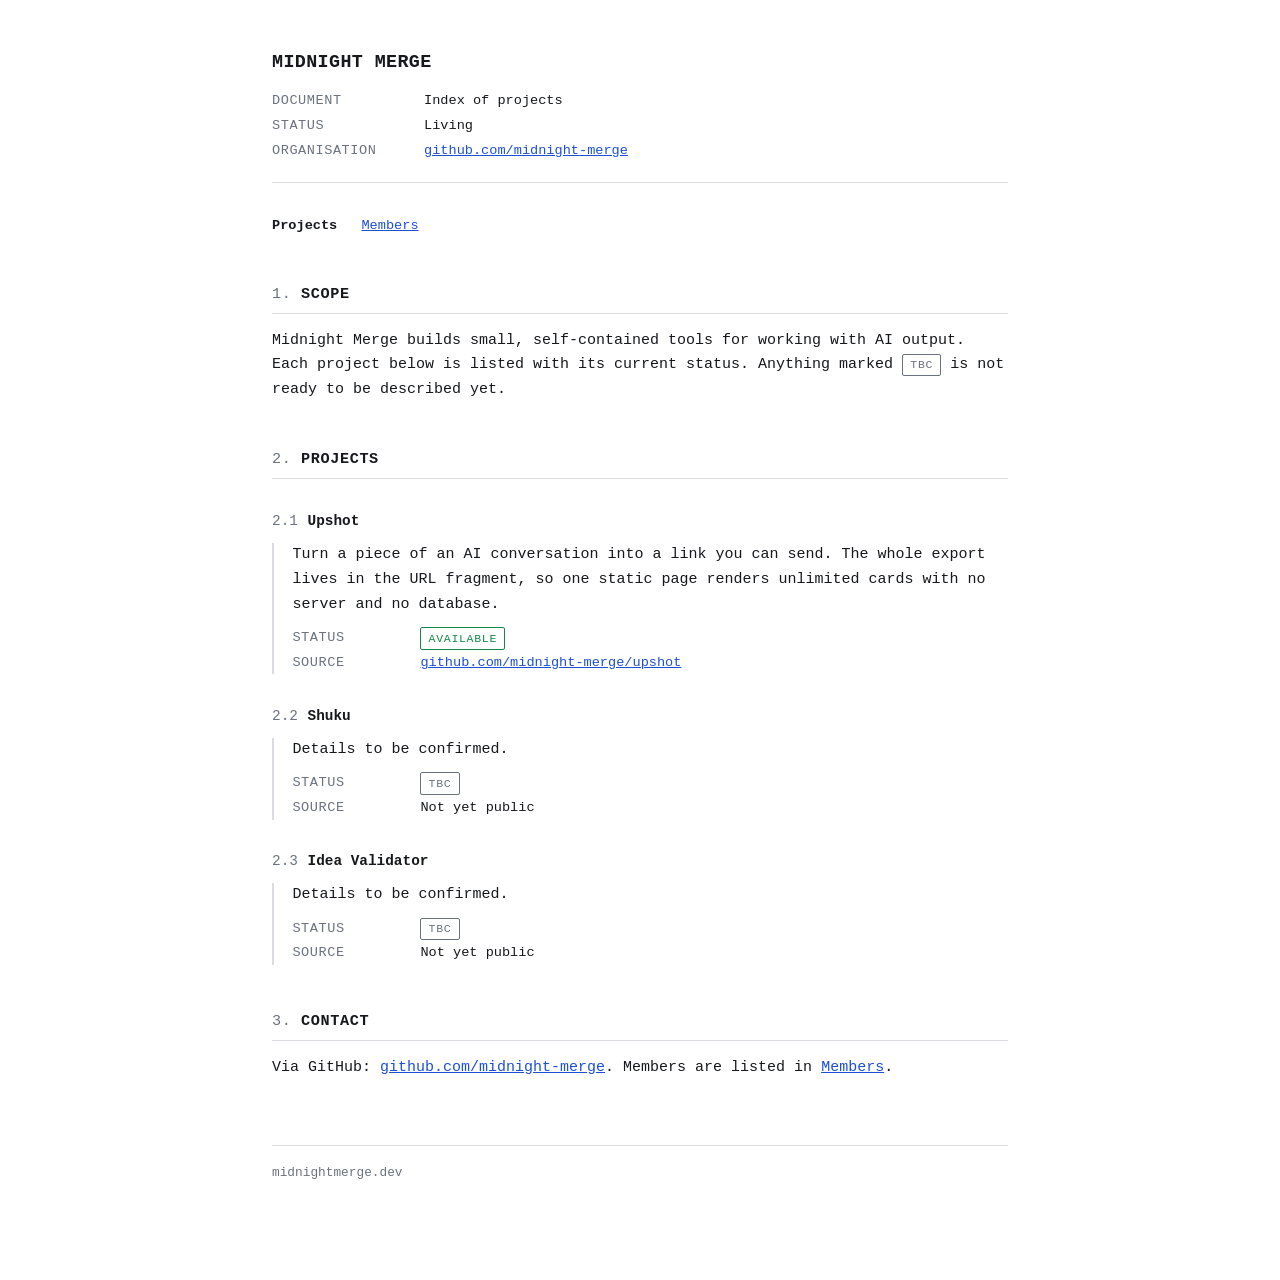
==== index.html @ 2dbbf116 "Add spec-style static site for midnightmerge.dev Project index and members roster as plain HTML/CSS," ====
<!doctype html>
<html lang="en">
<head>
<meta charset="utf-8">
<meta name="viewport" content="width=device-width, initial-scale=1">
<title>Midnight Merge</title>
<meta name="description" content="Midnight Merge — small tools for working with AI output.">
<link rel="stylesheet" href="style.css">
<link rel="icon" href="data:image/svg+xml,<svg xmlns='http://www.w3.org/2000/svg' viewBox='0 0 16 16'><text y='13' font-size='13'>🌒</text></svg>">
</head>
<body>
<main>

<header class="doc">
  <h1>Midnight Merge</h1>
  <dl class="meta">
    <dt>Document</dt><dd>Index of projects</dd>
    <dt>Status</dt><dd>Living</dd>
    <dt>Organisation</dt><dd><a href="https://github.com/midnight-merge">github.com/midnight-merge</a></dd>
  </dl>
</header>

<nav class="doc">
  <a href="/" aria-current="page">Projects</a>
  <a href="/members.html">Members</a>
</nav>

<h2><span class="num">1.</span>Scope</h2>
<p>Midnight Merge builds small, self-contained tools for working with AI output. Each project below is listed with its current status. Anything marked <span class="status tbc">TBC</span> is not ready to be described yet.</p>

<h2><span class="num">2.</span>Projects</h2>

<h3><span class="num">2.1</span>Upshot</h3>
<div class="entry">
  <p>Turn a piece of an AI conversation into a link you can send. The whole export lives in the URL fragment, so one static page renders unlimited cards with no server and no database.</p>
  <dl>
    <dt>Status</dt><dd><span class="status available">Available</span></dd>
    <dt>Source</dt><dd><a href="https://github.com/midnight-merge/upshot">github.com/midnight-merge/upshot</a></dd>
  </dl>
</div>

<h3><span class="num">2.2</span>Shuku</h3>
<div class="entry">
  <p>Details to be confirmed.</p>
  <dl>
    <dt>Status</dt><dd><span class="status tbc">TBC</span></dd>
    <dt>Source</dt><dd>Not yet public</dd>
  </dl>
</div>

<h3><span class="num">2.3</span>Idea Validator</h3>
<div class="entry">
  <p>Details to be confirmed.</p>
  <dl>
    <dt>Status</dt><dd><span class="status tbc">TBC</span></dd>
    <dt>Source</dt><dd>Not yet public</dd>
  </dl>
</div>

<h2><span class="num">3.</span>Contact</h2>
<p>Via GitHub: <a href="https://github.com/midnight-merge">github.com/midnight-merge</a>. Members are listed in <a href="/members.html">Members</a>.</p>

<footer class="doc">
  midnightmerge.dev
</footer>

</main>
</body>
</html>
---- style.css ----
:root {
  --bg: #ffffff;
  --fg: #16181d;
  --muted: #6b7280;
  --rule: #d9dce1;
  --link: #1a4fd6;
  --accent: #7c3aed;
  --code-bg: #f4f5f7;
}

@media (prefers-color-scheme: dark) {
  :root {
    --bg: #0e0f12;
    --fg: #dfe2e8;
    --muted: #8b91a0;
    --rule: #2a2d34;
    --link: #8fb0ff;
    --accent: #b39bff;
    --code-bg: #191b20;
  }
}

* { box-sizing: border-box; }

body {
  background: var(--bg);
  color: var(--fg);
  font-family: ui-monospace, SFMono-Regular, "SF Mono", Menlo, Consolas, monospace;
  font-size: 15px;
  line-height: 1.65;
  margin: 0;
  padding: 3rem 1.25rem 6rem;
}

main {
  max-width: 46rem;
  margin: 0 auto;
}

a { color: var(--link); }
a:hover { text-decoration: none; }

header.doc {
  border-bottom: 1px solid var(--rule);
  padding-bottom: 1.25rem;
  margin-bottom: 2rem;
}

h1 {
  font-size: 1.15rem;
  font-weight: 700;
  letter-spacing: 0.02em;
  margin: 0 0 0.75rem;
  text-transform: uppercase;
}

dl.meta {
  display: grid;
  grid-template-columns: 8.5rem 1fr;
  gap: 0.15rem 1rem;
  margin: 0;
  color: var(--muted);
  font-size: 0.85rem;
}

dl.meta dt { text-transform: uppercase; letter-spacing: 0.04em; }
dl.meta dd { margin: 0; color: var(--fg); }

nav.doc {
  font-size: 0.85rem;
  margin-bottom: 2.5rem;
  color: var(--muted);
}

nav.doc a { margin-right: 1rem; }
nav.doc a[aria-current="page"] { color: var(--fg); text-decoration: none; font-weight: 700; }

h2 {
  font-size: 0.95rem;
  font-weight: 700;
  text-transform: uppercase;
  letter-spacing: 0.04em;
  margin: 2.75rem 0 0.9rem;
  padding-bottom: 0.4rem;
  border-bottom: 1px solid var(--rule);
}

h2 .num { color: var(--muted); margin-right: 0.6rem; font-weight: 400; }

h3 {
  font-size: 0.9rem;
  font-weight: 700;
  margin: 1.9rem 0 0.5rem;
}

h3 .num { color: var(--muted); margin-right: 0.6rem; font-weight: 400; }

p { margin: 0.6rem 0; }

.entry {
  margin: 0 0 0.5rem;
  padding-left: 1.15rem;
  border-left: 2px solid var(--rule);
}

.entry dl {
  display: grid;
  grid-template-columns: 7rem 1fr;
  gap: 0.1rem 1rem;
  margin: 0.5rem 0 0;
  font-size: 0.85rem;
}

.entry dl dt { color: var(--muted); text-transform: uppercase; letter-spacing: 0.04em; }
.entry dl dd { margin: 0; }

.status {
  display: inline-block;
  font-size: 0.72rem;
  letter-spacing: 0.06em;
  text-transform: uppercase;
  padding: 0.05rem 0.45rem;
  border: 1px solid currentColor;
  border-radius: 2px;
}

.status.available { color: #128a4a; }
.status.tbc { color: var(--muted); }
.status.internal { color: var(--accent); }

@media (prefers-color-scheme: dark) {
  .status.available { color: #48c98a; }
}

code {
  background: var(--code-bg);
  padding: 0.08rem 0.3rem;
  border-radius: 2px;
  font-size: 0.9em;
}

footer.doc {
  margin-top: 4rem;
  padding-top: 1rem;
  border-top: 1px solid var(--rule);
  color: var(--muted);
  font-size: 0.8rem;
}

@media (max-width: 34rem) {
  dl.meta, .entry dl { grid-template-columns: 1fr; gap: 0 0; }
  dl.meta dd, .entry dl dd { margin-bottom: 0.5rem; }
}

/* roster: names are the term, so keep them full-strength */
.entry dl.roster dt { color: var(--fg); text-transform: none; letter-spacing: 0; font-weight: 700; }
.entry dl.roster dd { color: var(--muted); }
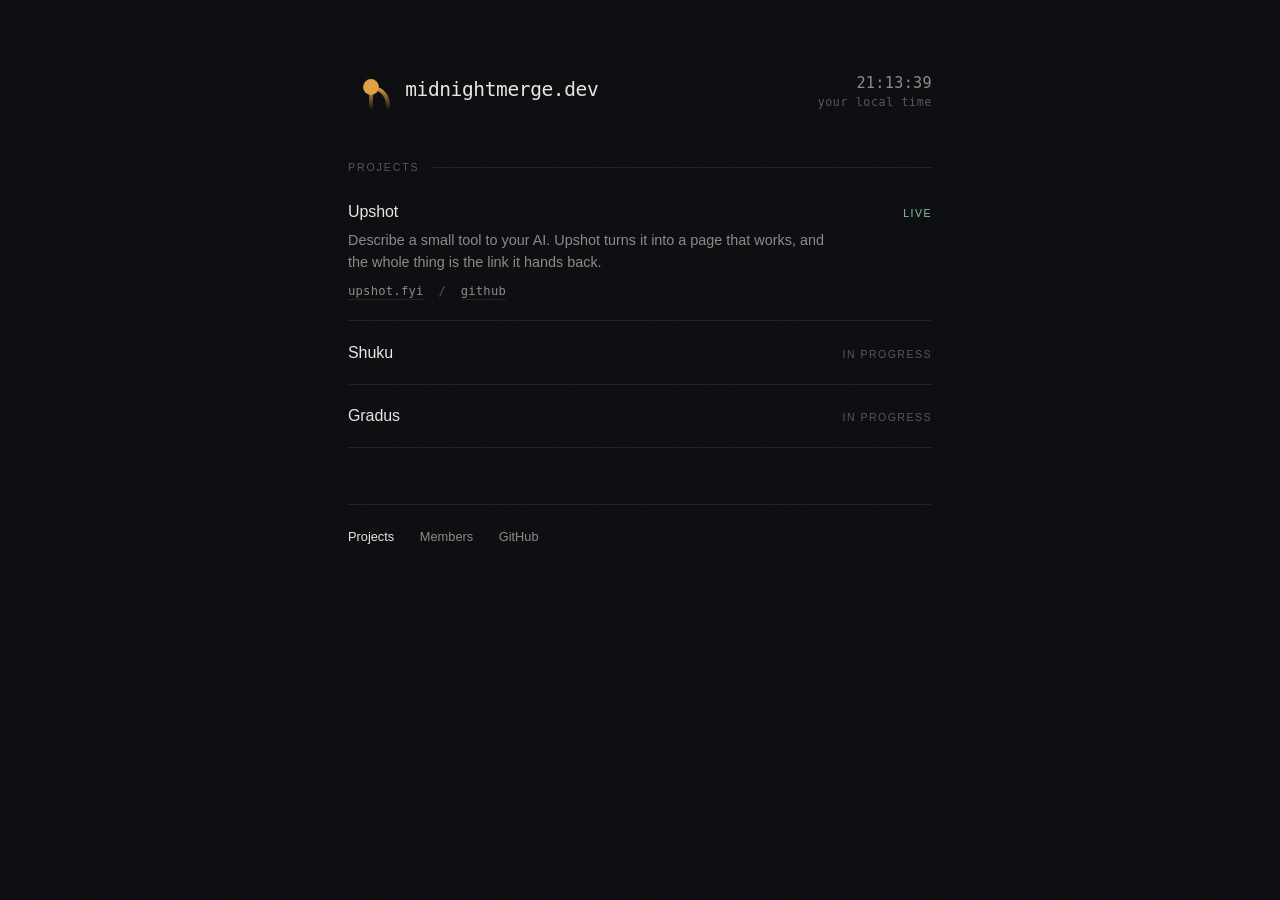
==== commit 0b24ba63: "Redesign site: midnight ledger layout, merge mark, live clock Replaces the spec-styled first pass. M" ====
--- a/index.html
+++ b/index.html
@@ -3,67 +3,79 @@
 <head>
 <meta charset="utf-8">
 <meta name="viewport" content="width=device-width, initial-scale=1">
+<meta name="color-scheme" content="dark">
 <title>Midnight Merge</title>
-<meta name="description" content="Midnight Merge — small tools for working with AI output.">
+<meta name="description" content="Midnight Merge — a small group of builders. Side projects, shipped.">
 <link rel="stylesheet" href="style.css">
-<link rel="icon" href="data:image/svg+xml,<svg xmlns='http://www.w3.org/2000/svg' viewBox='0 0 16 16'><text y='13' font-size='13'>🌒</text></svg>">
+<link rel="icon" type="image/svg+xml" href="/favicon.svg">
 </head>
 <body>
 <main>
 
-<header class="doc">
-  <h1>Midnight Merge</h1>
-  <dl class="meta">
-    <dt>Document</dt><dd>Index of projects</dd>
-    <dt>Status</dt><dd>Living</dd>
-    <dt>Organisation</dt><dd><a href="https://github.com/midnight-merge">github.com/midnight-merge</a></dd>
-  </dl>
-</header>
+  <header class="masthead">
+    <h1 class="brand">
+      <a class="wordmark" href="/">
+      <svg class="mark" width="46" height="46" viewBox="0 0 32 32" aria-hidden="true">
+        <defs>
+          <linearGradient id="mmFade" x1="0" y1="0.5" x2="0" y2="1">
+            <stop offset="0" stop-color="#fff"/>
+            <stop offset="1" stop-color="#fff" stop-opacity="0"/>
+          </linearGradient>
+          <mask id="mmMask"><rect width="32" height="32" fill="url(#mmFade)"/></mask>
+        </defs>
+        <g mask="url(#mmMask)" fill="none" stroke="currentColor" stroke-width="2.8">
+          <path d="M16 16V32"/>
+          <path d="M28 32C28 23.5 26 17.4 16 16.6"/>
+        </g>
+        <circle cx="16" cy="16" r="5.5" fill="currentColor"/>
+      </svg>
+      <span>midnightmerge.dev</span>
+      </a>
+    </h1>
+    <div class="clock mono" data-clock>
+      <span class="time">--:--:--</span>
+      <span class="note">your local time</span>
+    </div>
+  </header>
 
-<nav class="doc">
-  <a href="/" aria-current="page">Projects</a>
-  <a href="/members.html">Members</a>
-</nav>
 
-<h2><span class="num">1.</span>Scope</h2>
-<p>Midnight Merge builds small, self-contained tools for working with AI output. Each project below is listed with its current status. Anything marked <span class="status tbc">TBC</span> is not ready to be described yet.</p>
+  <section>
+    <h2 class="label">Projects</h2>
+    <ul class="list">
+      <li>
+        <div class="row">
+          <span class="name">Upshot</span>
+          <span class="state live">Live</span>
+          <p class="desc">Describe a small tool to your AI. Upshot turns it into a page that works, and the whole thing is the link it hands back.</p>
+          <p class="links mono">
+            <a href="https://upshot.fyi">upshot.fyi</a>
+            <span class="sep">/</span>
+            <a href="https://github.com/midnight-merge/upshot">github</a>
+          </p>
+        </div>
+      </li>
+      <li>
+        <div class="row">
+          <span class="name">Shuku</span>
+          <span class="state">In progress</span>
+        </div>
+      </li>
+      <li>
+        <div class="row">
+          <span class="name">Gradus</span>
+          <span class="state">In progress</span>
+        </div>
+      </li>
+    </ul>
+  </section>
 
-<h2><span class="num">2.</span>Projects</h2>
-
-<h3><span class="num">2.1</span>Upshot</h3>
-<div class="entry">
-  <p>Turn a piece of an AI conversation into a link you can send. The whole export lives in the URL fragment, so one static page renders unlimited cards with no server and no database.</p>
-  <dl>
-    <dt>Status</dt><dd><span class="status available">Available</span></dd>
-    <dt>Source</dt><dd><a href="https://github.com/midnight-merge/upshot">github.com/midnight-merge/upshot</a></dd>
-  </dl>
-</div>
-
-<h3><span class="num">2.2</span>Shuku</h3>
-<div class="entry">
-  <p>Details to be confirmed.</p>
-  <dl>
-    <dt>Status</dt><dd><span class="status tbc">TBC</span></dd>
-    <dt>Source</dt><dd>Not yet public</dd>
-  </dl>
-</div>
-
-<h3><span class="num">2.3</span>Idea Validator</h3>
-<div class="entry">
-  <p>Details to be confirmed.</p>
-  <dl>
-    <dt>Status</dt><dd><span class="status tbc">TBC</span></dd>
-    <dt>Source</dt><dd>Not yet public</dd>
-  </dl>
-</div>
-
-<h2><span class="num">3.</span>Contact</h2>
-<p>Via GitHub: <a href="https://github.com/midnight-merge">github.com/midnight-merge</a>. Members are listed in <a href="/members.html">Members</a>.</p>
-
-<footer class="doc">
-  midnightmerge.dev
-</footer>
+  <footer>
+    <a href="/" aria-current="page">Projects</a>
+    <a href="/members.html">Members</a>
+    <a href="https://github.com/midnight-merge">GitHub</a>
+  </footer>
 
 </main>
+<script src="clock.js"></script>
 </body>
 </html>
--- a/style.css
+++ b/style.css
@@ -1,157 +1,240 @@
+/* Midnight Merge — cold ink, warm lamp. Mono for data, sans for prose. */
+
 :root {
-  --bg: #ffffff;
-  --fg: #16181d;
-  --muted: #6b7280;
-  --rule: #d9dce1;
-  --link: #1a4fd6;
-  --accent: #7c3aed;
-  --code-bg: #f4f5f7;
-}
-
-@media (prefers-color-scheme: dark) {
-  :root {
-    --bg: #0e0f12;
-    --fg: #dfe2e8;
-    --muted: #8b91a0;
-    --rule: #2a2d34;
-    --link: #8fb0ff;
-    --accent: #b39bff;
-    --code-bg: #191b20;
-  }
+  --ink:    #0a0b0e;
+  --raised: #101216;
+  --text:   #e9e7e2;   /* warm off-white, not pure */
+  --muted:  #8b8a85;
+  --faint:  #55565b;
+  --rule:   #1d1f24;
+  --amber:  #e2a044;   /* the lamp that's still on */
+  --live:   #7ec9a2;
 }
 
 * { box-sizing: border-box; }
 
+html {
+  -webkit-font-smoothing: antialiased;
+  -moz-osx-font-smoothing: grayscale;
+}
+
 body {
-  background: var(--bg);
-  color: var(--fg);
+  background: var(--ink);
+  color: var(--text);
+  font-family: ui-sans-serif, -apple-system, "Segoe UI", Inter, Helvetica, Arial, sans-serif;
+  font-size: 16px;
+  line-height: 1.6;
+  margin: 0;
+  min-height: 100vh;
+}
+
+/* film grain — keeps the flat dark from looking like a template */
+body::after {
+  content: "";
+  position: fixed;
+  inset: 0;
+  pointer-events: none;
+  z-index: 2;
+  opacity: 0.05;
+  background-image: url("data:image/svg+xml,%3Csvg xmlns='http://www.w3.org/2000/svg' width='140' height='140'%3E%3Cfilter id='n'%3E%3CfeTurbulence type='fractalNoise' baseFrequency='0.85' numOctaves='3'/%3E%3C/filter%3E%3Crect width='100%25' height='100%25' filter='url(%23n)'/%3E%3C/svg%3E");
+}
+
+.mono {
   font-family: ui-monospace, SFMono-Regular, "SF Mono", Menlo, Consolas, monospace;
-  font-size: 15px;
-  line-height: 1.65;
+  font-variant-numeric: tabular-nums;
+}
+
+main {
+  position: relative;
+  z-index: 1;
+  max-width: 40rem;
+  margin: 0 auto;
+  padding: 4rem 1.75rem 5rem;
+}
+
+/* ---------- masthead ---------- */
+
+.masthead {
+  display: flex;
+  align-items: center;
+  justify-content: space-between;
+  gap: 2rem;
+}
+
+.brand {
+  font-family: ui-monospace, SFMono-Regular, "SF Mono", Menlo, Consolas, monospace;
+  font-size: 1.22rem;
+  font-weight: 500;
+  letter-spacing: -0.02em;
   margin: 0;
-  padding: 3rem 1.25rem 6rem;
-}
-
-main {
-  max-width: 46rem;
-  margin: 0 auto;
-}
-
-a { color: var(--link); }
-a:hover { text-decoration: none; }
-
-header.doc {
+}
+
+.wordmark {
+  display: inline-flex;
+  align-items: center;
+  gap: 0.7rem;
+  color: inherit;
+  text-decoration: none;
+}
+
+.mark {
+  flex: none;
+  color: var(--amber);
+  transition: opacity 160ms ease;
+}
+
+/* the dot is geometrically centred, but the tail carries the glyph's visible
+   mass downward — drop the text to the mark's optical centre, not its box centre */
+.wordmark > span { transform: translateY(3px); }
+
+.wordmark:hover .mark { opacity: 0.78; }
+
+.clock {
+  text-align: right;
+  font-size: 0.72rem;
+  line-height: 1.4;
+  color: var(--faint);
+  letter-spacing: 0.06em;
+  white-space: nowrap;
+}
+
+.clock .time {
+  display: block;
+  font-size: 0.95rem;
+  letter-spacing: 0.02em;
+  color: var(--muted);
+  transition: color 400ms ease;
+}
+
+/* the one hour the name is literally true */
+.clock.witching .time { color: var(--amber); }
+
+/* ---------- sections ---------- */
+
+section { margin-top: 2.5rem; }
+
+.label {
+  display: flex;
+  align-items: center;
+  gap: 0.85rem;
+  font-size: 0.66rem;
+  font-weight: 500;
+  text-transform: uppercase;
+  letter-spacing: 0.18em;
+  color: var(--faint);
+  margin: 0 0 0.25rem;
+}
+
+.label::after {
+  content: "";
+  flex: 1;
+  height: 1px;
+  background: var(--rule);
+}
+
+/* ---------- listing rows ---------- */
+
+.list { list-style: none; margin: 0; padding: 0; }
+
+.list > li { border-bottom: 1px solid var(--rule); }
+
+.row {
+  display: grid;
+  grid-template-columns: 1fr auto;
+  align-items: baseline;
+  gap: 0 1rem;
+  padding: 1.15rem 0.7rem;
+  margin: 0 -0.7rem;
+  text-decoration: none;
+  color: inherit;
+  border-radius: 3px;
+  transition: background 150ms ease;
+}
+
+a.row:hover { background: var(--raised); }
+
+.name {
+  font-size: 1rem;
+  font-weight: 500;
+  letter-spacing: -0.005em;
+}
+
+a.row:hover .name { color: var(--amber); }
+
+.state {
+  font-size: 0.66rem;
+  letter-spacing: 0.14em;
+  text-transform: uppercase;
+  color: var(--faint);
+  white-space: nowrap;
+}
+
+.state.live { color: var(--live); }
+
+.desc {
+  grid-column: 1 / -1;
+  color: var(--muted);
+  font-size: 0.9rem;
+  line-height: 1.55;
+  margin: 0.3rem 0 0;
+  max-width: 30rem;
+}
+
+.links {
+  grid-column: 1 / -1;
+  margin: 0.55rem 0 0;
+  font-size: 0.76rem;
+  letter-spacing: 0.02em;
+}
+
+.links a {
+  color: var(--muted);
+  text-decoration: none;
   border-bottom: 1px solid var(--rule);
-  padding-bottom: 1.25rem;
-  margin-bottom: 2rem;
-}
-
-h1 {
-  font-size: 1.15rem;
-  font-weight: 700;
-  letter-spacing: 0.02em;
-  margin: 0 0 0.75rem;
-  text-transform: uppercase;
-}
-
-dl.meta {
-  display: grid;
-  grid-template-columns: 8.5rem 1fr;
-  gap: 0.15rem 1rem;
-  margin: 0;
-  color: var(--muted);
-  font-size: 0.85rem;
-}
-
-dl.meta dt { text-transform: uppercase; letter-spacing: 0.04em; }
-dl.meta dd { margin: 0; color: var(--fg); }
-
-nav.doc {
-  font-size: 0.85rem;
-  margin-bottom: 2.5rem;
-  color: var(--muted);
-}
-
-nav.doc a { margin-right: 1rem; }
-nav.doc a[aria-current="page"] { color: var(--fg); text-decoration: none; font-weight: 700; }
-
-h2 {
-  font-size: 0.95rem;
-  font-weight: 700;
-  text-transform: uppercase;
+  padding-bottom: 1px;
+  transition: color 150ms ease, border-color 150ms ease;
+}
+
+.links a:hover { color: var(--amber); border-bottom-color: var(--amber); }
+
+.links .sep { color: var(--faint); margin: 0 0.45rem; }
+
+.role {
+  grid-column: 3;
+  font-size: 0.72rem;
+  color: var(--faint);
   letter-spacing: 0.04em;
-  margin: 2.75rem 0 0.9rem;
-  padding-bottom: 0.4rem;
-  border-bottom: 1px solid var(--rule);
-}
-
-h2 .num { color: var(--muted); margin-right: 0.6rem; font-weight: 400; }
-
-h3 {
-  font-size: 0.9rem;
-  font-weight: 700;
-  margin: 1.9rem 0 0.5rem;
-}
-
-h3 .num { color: var(--muted); margin-right: 0.6rem; font-weight: 400; }
-
-p { margin: 0.6rem 0; }
-
-.entry {
-  margin: 0 0 0.5rem;
-  padding-left: 1.15rem;
-  border-left: 2px solid var(--rule);
-}
-
-.entry dl {
-  display: grid;
-  grid-template-columns: 7rem 1fr;
-  gap: 0.1rem 1rem;
-  margin: 0.5rem 0 0;
-  font-size: 0.85rem;
-}
-
-.entry dl dt { color: var(--muted); text-transform: uppercase; letter-spacing: 0.04em; }
-.entry dl dd { margin: 0; }
-
-.status {
-  display: inline-block;
-  font-size: 0.72rem;
-  letter-spacing: 0.06em;
-  text-transform: uppercase;
-  padding: 0.05rem 0.45rem;
-  border: 1px solid currentColor;
-  border-radius: 2px;
-}
-
-.status.available { color: #128a4a; }
-.status.tbc { color: var(--muted); }
-.status.internal { color: var(--accent); }
-
-@media (prefers-color-scheme: dark) {
-  .status.available { color: #48c98a; }
-}
-
-code {
-  background: var(--code-bg);
-  padding: 0.08rem 0.3rem;
-  border-radius: 2px;
-  font-size: 0.9em;
-}
-
-footer.doc {
-  margin-top: 4rem;
-  padding-top: 1rem;
+}
+
+/* ---------- footer ---------- */
+
+footer {
+  margin-top: 3.5rem;
+  padding-top: 1.4rem;
   border-top: 1px solid var(--rule);
-  color: var(--muted);
+  display: flex;
+  flex-wrap: wrap;
+  gap: 0.5rem 1.6rem;
+  align-items: baseline;
   font-size: 0.8rem;
-}
+  color: var(--faint);
+}
+
+footer a {
+  color: var(--muted);
+  text-decoration: none;
+  border-bottom: 1px solid transparent;
+  transition: color 150ms ease, border-color 150ms ease;
+}
+
+footer a:hover { color: var(--text); border-bottom-color: var(--amber); }
+
+footer a[aria-current="page"] { color: var(--text); }
 
 @media (max-width: 34rem) {
-  dl.meta, .entry dl { grid-template-columns: 1fr; gap: 0 0; }
-  dl.meta dd, .entry dl dd { margin-bottom: 0.5rem; }
-}
-
-/* roster: names are the term, so keep them full-strength */
-.entry dl.roster dt { color: var(--fg); text-transform: none; letter-spacing: 0; font-weight: 700; }
-.entry dl.roster dd { color: var(--muted); }
+  main { padding: 3rem 1.25rem 4rem; }
+  .brand { font-size: 1.02rem; }
+  .mark { width: 36px; height: 36px; }
+  .wordmark > span { transform: translateY(2px); }
+  section { margin-top: 2.75rem; }
+}
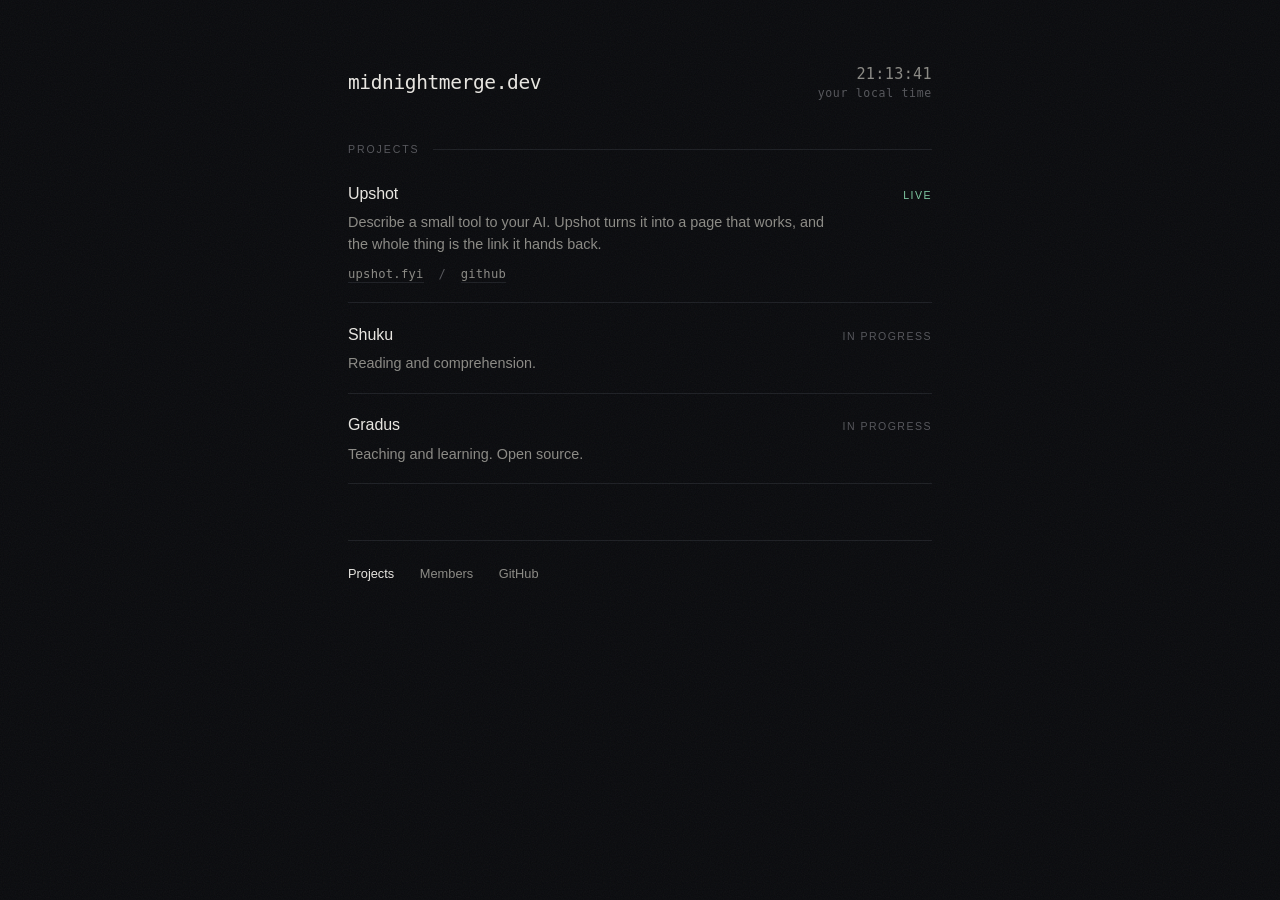
==== commit 5d56f13d: "Drop the merge mark, add project blurbs, simplify members Masthead is now the mono wordmark and the " ====
--- a/index.html
+++ b/index.html
@@ -13,25 +13,7 @@
 <main>
 
   <header class="masthead">
-    <h1 class="brand">
-      <a class="wordmark" href="/">
-      <svg class="mark" width="46" height="46" viewBox="0 0 32 32" aria-hidden="true">
-        <defs>
-          <linearGradient id="mmFade" x1="0" y1="0.5" x2="0" y2="1">
-            <stop offset="0" stop-color="#fff"/>
-            <stop offset="1" stop-color="#fff" stop-opacity="0"/>
-          </linearGradient>
-          <mask id="mmMask"><rect width="32" height="32" fill="url(#mmFade)"/></mask>
-        </defs>
-        <g mask="url(#mmMask)" fill="none" stroke="currentColor" stroke-width="2.8">
-          <path d="M16 16V32"/>
-          <path d="M28 32C28 23.5 26 17.4 16 16.6"/>
-        </g>
-        <circle cx="16" cy="16" r="5.5" fill="currentColor"/>
-      </svg>
-      <span>midnightmerge.dev</span>
-      </a>
-    </h1>
+    <h1 class="brand"><a href="/">midnightmerge.dev</a></h1>
     <div class="clock mono" data-clock>
       <span class="time">--:--:--</span>
       <span class="note">your local time</span>
@@ -58,12 +40,14 @@
         <div class="row">
           <span class="name">Shuku</span>
           <span class="state">In progress</span>
+          <p class="desc">Reading and comprehension.</p>
         </div>
       </li>
       <li>
         <div class="row">
           <span class="name">Gradus</span>
           <span class="state">In progress</span>
+          <p class="desc">Teaching and learning. Open source.</p>
         </div>
       </li>
     </ul>
--- a/style.css
+++ b/style.css
@@ -69,25 +69,7 @@
   margin: 0;
 }
 
-.wordmark {
-  display: inline-flex;
-  align-items: center;
-  gap: 0.7rem;
-  color: inherit;
-  text-decoration: none;
-}
-
-.mark {
-  flex: none;
-  color: var(--amber);
-  transition: opacity 160ms ease;
-}
-
-/* the dot is geometrically centred, but the tail carries the glyph's visible
-   mass downward — drop the text to the mark's optical centre, not its box centre */
-.wordmark > span { transform: translateY(3px); }
-
-.wordmark:hover .mark { opacity: 0.78; }
+.brand a { color: inherit; text-decoration: none; }
 
 .clock {
   text-align: right;
@@ -206,6 +188,14 @@
   letter-spacing: 0.04em;
 }
 
+.people {
+  list-style: none;
+  margin: 0.9rem 0 0;
+  padding: 0;
+  font-size: 1rem;
+  line-height: 2;
+}
+
 /* ---------- footer ---------- */
 
 footer {
@@ -234,7 +224,16 @@
 @media (max-width: 34rem) {
   main { padding: 3rem 1.25rem 4rem; }
   .brand { font-size: 1.02rem; }
-  .mark { width: 36px; height: 36px; }
-  .wordmark > span { transform: translateY(2px); }
+
+  /* the caption is the widest thing in the masthead and the digits speak for
+     themselves — drop it and tighten the gap before anything has to wrap */
+  .masthead { gap: 1rem; }
+  .clock .note { display: none; }
+  .clock .time { font-size: 0.88rem; }
   section { margin-top: 2.75rem; }
 }
+
+@media (max-width: 22rem) {
+  .masthead { flex-direction: column; align-items: flex-start; gap: 0.75rem; }
+  .clock { text-align: left; }
+}
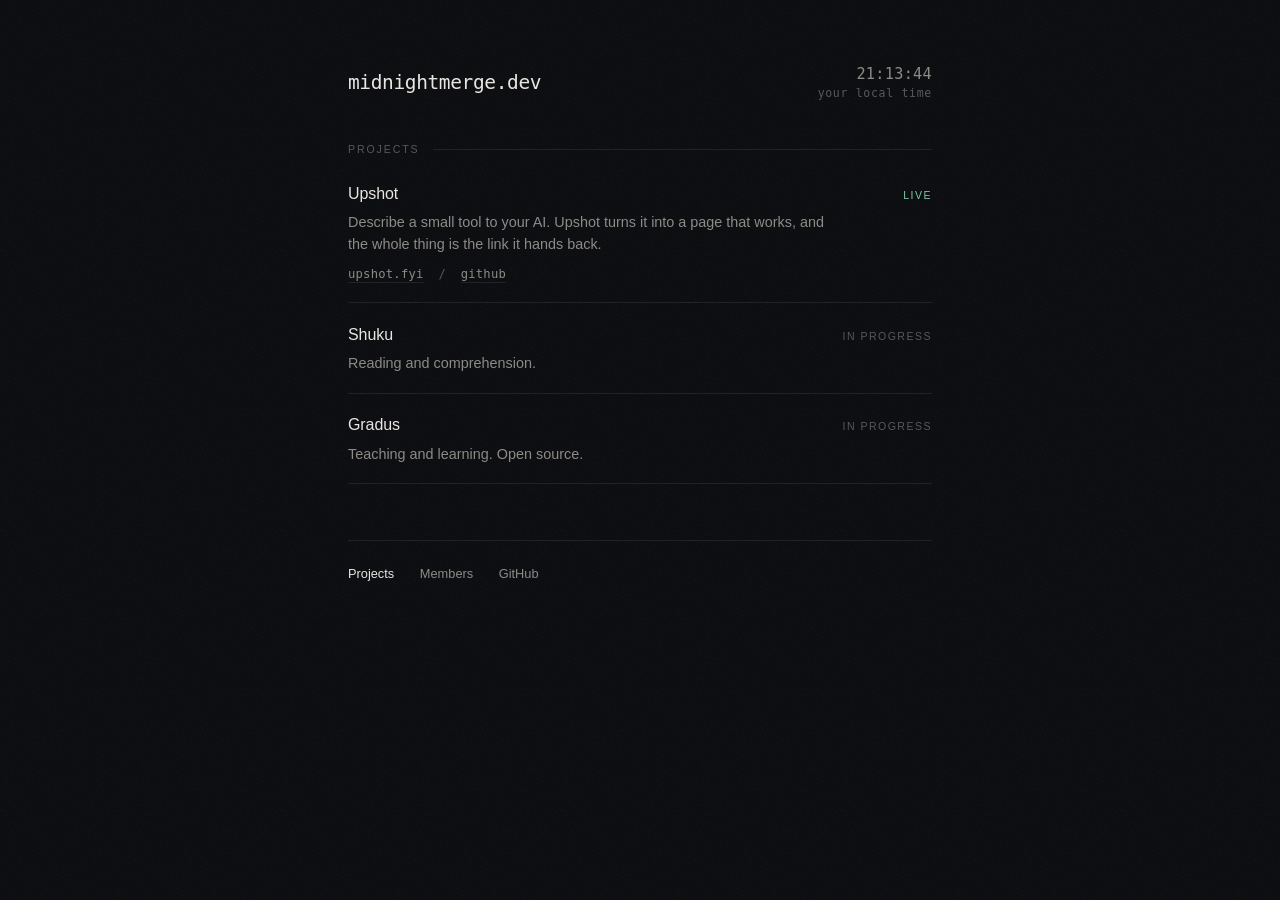
==== commit e50048be: "fix: meta" ====
--- a/index.html
+++ b/index.html
@@ -5,7 +5,7 @@
 <meta name="viewport" content="width=device-width, initial-scale=1">
 <meta name="color-scheme" content="dark">
 <title>Midnight Merge</title>
-<meta name="description" content="Midnight Merge — a small group of builders. Side projects, shipped.">
+<meta name="description" content="Midnight Merge.">
 <link rel="stylesheet" href="style.css">
 <link rel="icon" type="image/svg+xml" href="/favicon.svg">
 </head>
--- a/style.css
+++ b/style.css
@@ -225,15 +225,9 @@
   main { padding: 3rem 1.25rem 4rem; }
   .brand { font-size: 1.02rem; }
 
-  /* the caption is the widest thing in the masthead and the digits speak for
-     themselves — drop it and tighten the gap before anything has to wrap */
+  /* keep the caption — just tighten it up */
   .masthead { gap: 1rem; }
-  .clock .note { display: none; }
+  .clock { font-size: 0.66rem; }
   .clock .time { font-size: 0.88rem; }
   section { margin-top: 2.75rem; }
 }
-
-@media (max-width: 22rem) {
-  .masthead { flex-direction: column; align-items: flex-start; gap: 0.75rem; }
-  .clock { text-align: left; }
-}
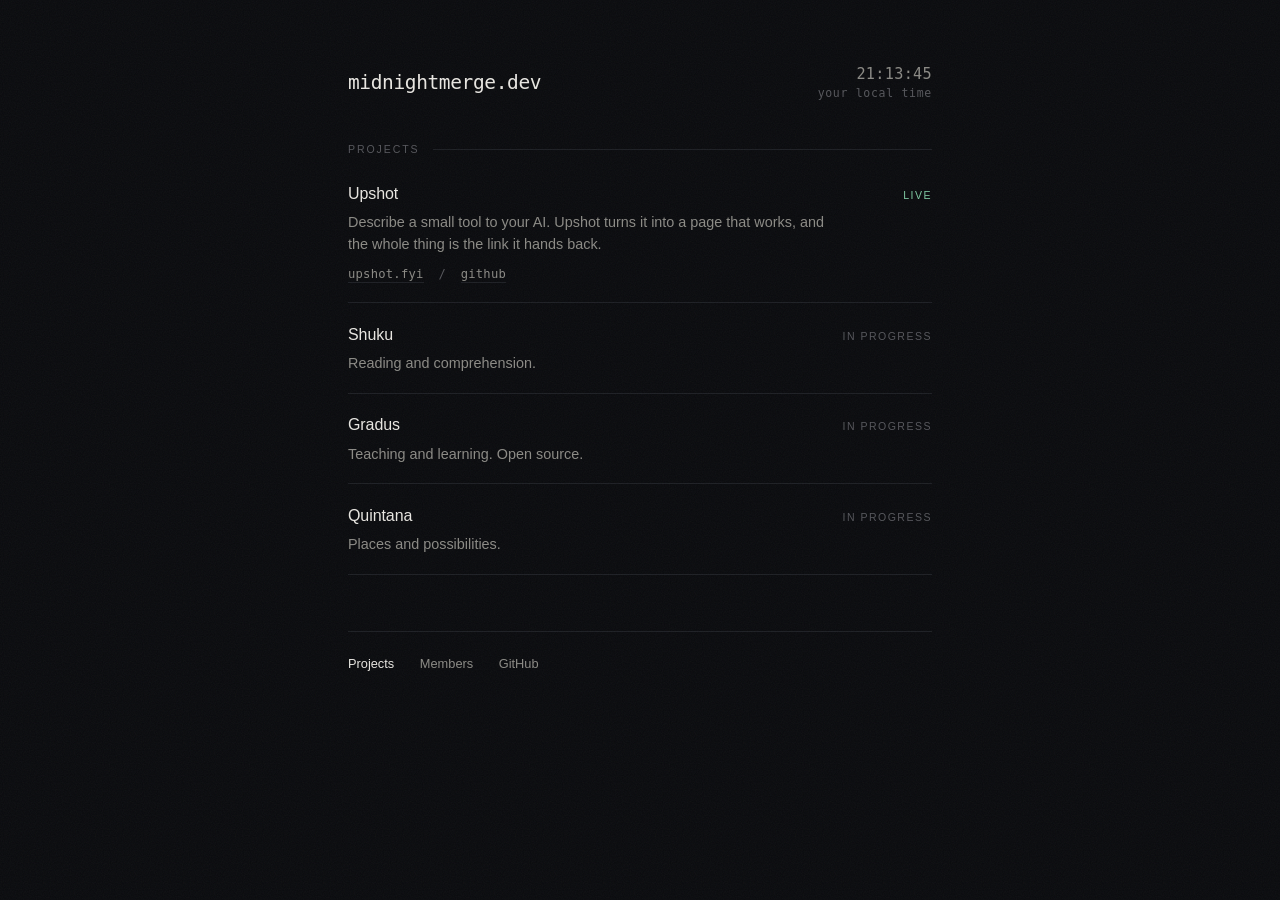
==== commit 03cfbca8: "Add Quintana to projects" ====
--- a/index.html
+++ b/index.html
@@ -50,6 +50,13 @@
           <p class="desc">Teaching and learning. Open source.</p>
         </div>
       </li>
+      <li>
+        <div class="row">
+          <span class="name">Quintana</span>
+          <span class="state">In progress</span>
+          <p class="desc">Places and possibilities.</p>
+        </div>
+      </li>
     </ul>
   </section>
 
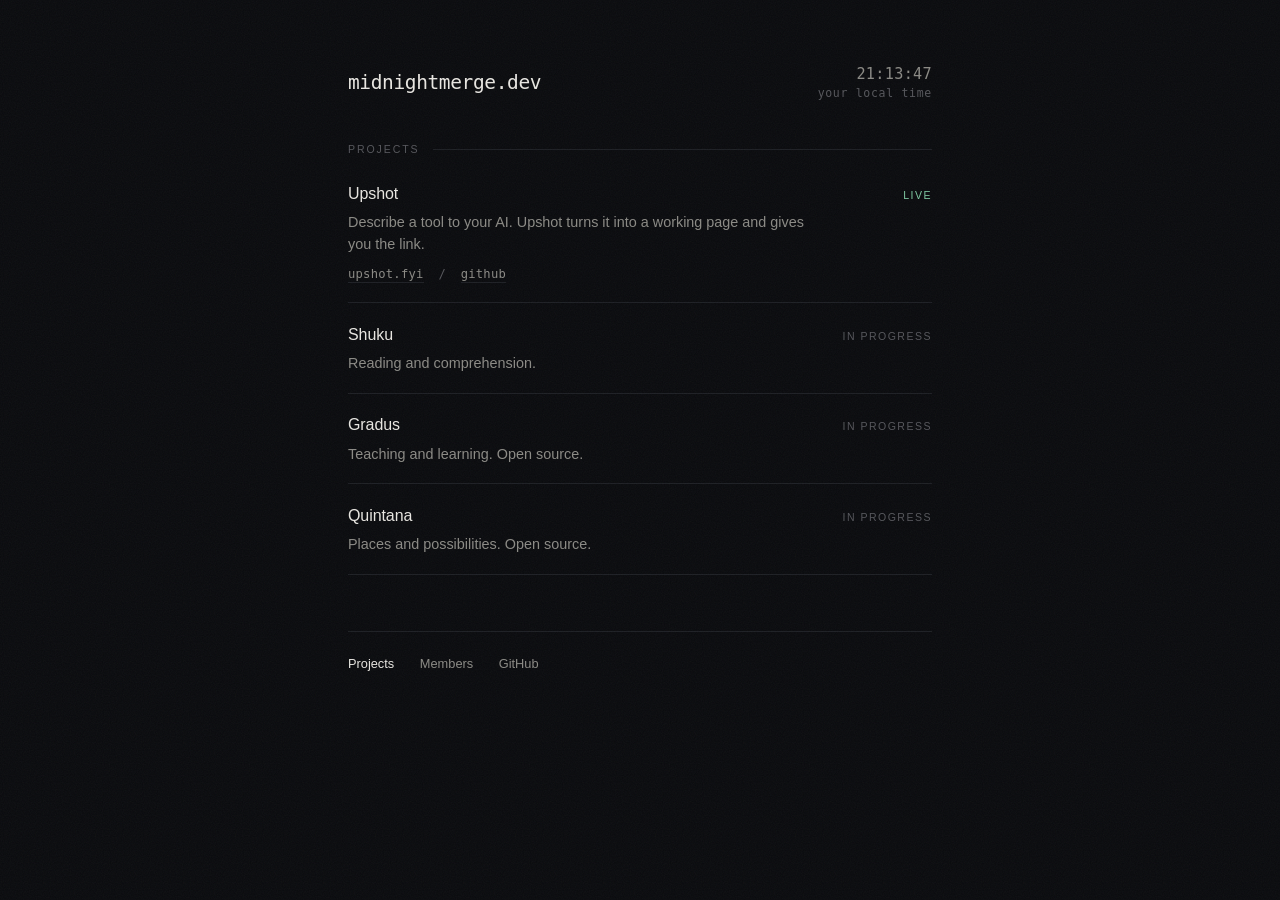
==== commit c915b359: "Refine project descriptions" ====
--- a/index.html
+++ b/index.html
@@ -28,7 +28,7 @@
         <div class="row">
           <span class="name">Upshot</span>
           <span class="state live">Live</span>
-          <p class="desc">Describe a small tool to your AI. Upshot turns it into a page that works, and the whole thing is the link it hands back.</p>
+          <p class="desc">Describe a tool to your AI. Upshot turns it into a working page and gives you the link.</p>
           <p class="links mono">
             <a href="https://upshot.fyi">upshot.fyi</a>
             <span class="sep">/</span>
@@ -54,7 +54,7 @@
         <div class="row">
           <span class="name">Quintana</span>
           <span class="state">In progress</span>
-          <p class="desc">Places and possibilities.</p>
+          <p class="desc">Places and possibilities. Open source.</p>
         </div>
       </li>
     </ul>
